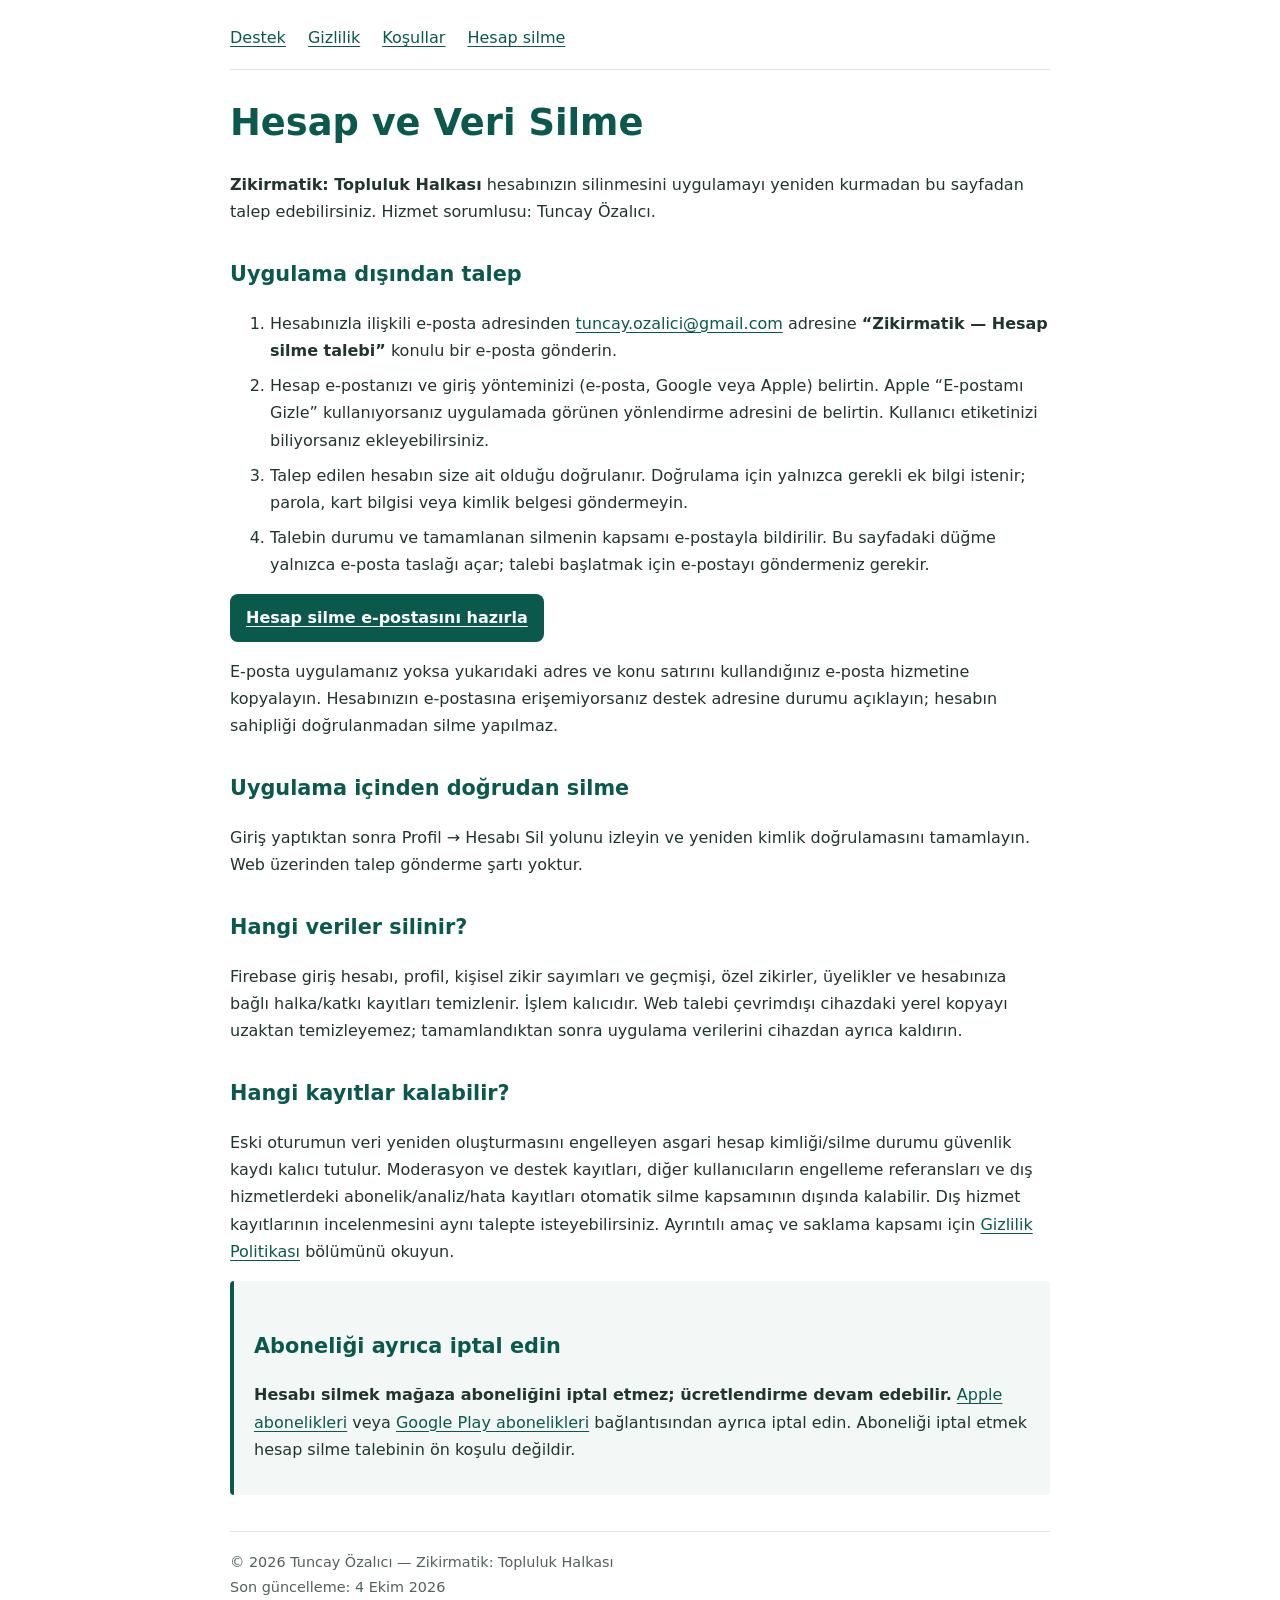
==== delete-account.html @ 258ace20 "Describe data flows, subscriptions and account deletion requests" ====
<!doctype html>
<html lang="tr">
<head>
<meta charset="utf-8">
<meta name="viewport" content="width=device-width,initial-scale=1">
<title>Hesap ve Veri Silme — Zikirmatik: Topluluk Halkası</title>
<meta name="description" content="Zikirmatik: Topluluk Halkası için hesap ve veri silme ve iletişim bilgileri.">
<link rel="stylesheet" href="style.css">
</head>
<body>
<nav aria-label="Sayfalar">
<a href="index.html">Destek</a>
<a href="privacy.html">Gizlilik</a>
<a href="terms.html">Koşullar</a>
<a href="delete-account.html">Hesap silme</a>
</nav>
<main>
<h1>Hesap ve Veri Silme</h1>
<p>
<strong>Zikirmatik: Topluluk Halkası</strong> hesabınızın silinmesini uygulamayı yeniden kurmadan bu sayfadan talep edebilirsiniz. Hizmet sorumlusu: Tuncay Özalıcı.</p>
<h2>Uygulama dışından talep</h2>
<ol>
<li>Hesabınızla ilişkili e-posta adresinden <a href="mailto:tuncay.ozalici@gmail.com">tuncay.ozalici@gmail.com</a> adresine <strong>“Zikirmatik — Hesap silme talebi”</strong> konulu bir e-posta gönderin.</li>
<li>Hesap e-postanızı ve giriş yönteminizi (e-posta, Google veya Apple) belirtin. Apple “E-postamı Gizle” kullanıyorsanız uygulamada görünen yönlendirme adresini de belirtin. Kullanıcı etiketinizi biliyorsanız ekleyebilirsiniz.</li>
<li>Talep edilen hesabın size ait olduğu doğrulanır. Doğrulama için yalnızca gerekli ek bilgi istenir; parola, kart bilgisi veya kimlik belgesi göndermeyin.</li>
<li>Talebin durumu ve tamamlanan silmenin kapsamı e-postayla bildirilir. Bu sayfadaki düğme yalnızca e-posta taslağı açar; talebi başlatmak için e-postayı göndermeniz gerekir.</li>
</ol>
<p>
<a class="button" href="mailto:tuncay.ozalici@gmail.com?subject=Zikirmatik%3A%20Topluluk%20Halkas%C4%B1%20%E2%80%94%20Hesap%20silme%20talebi&amp;body=Zikirmatik%20hesab%C4%B1m%C4%B1n%20ve%20ili%C5%9Fkili%20ki%C5%9Fisel%20verilerimin%20silinmesini%20istiyorum.%0AHesab%C4%B1mla%20ili%C5%9Fkili%20e-posta%3A%20%0AGiri%C5%9F%20y%C3%B6ntemim%20%28e-posta%20/%20Google%20/%20Apple%29%3A%20%0AVarsa%20kullan%C4%B1c%C4%B1%20etiketim%3A%20%0AD%C4%B1%C5%9F%20hizmetlerdeki%20ki%C5%9Fiye%20ba%C4%9Fl%C4%B1%20kay%C4%B1tlar%C4%B1m%20i%C3%A7in%20de%20silme%20incelemesi%20istiyorum.%0A">Hesap silme e-postasını hazırla</a>
</p>
<p>E-posta uygulamanız yoksa yukarıdaki adres ve konu satırını kullandığınız e-posta hizmetine kopyalayın. Hesabınızın e-postasına erişemiyorsanız destek adresine durumu açıklayın; hesabın sahipliği doğrulanmadan silme yapılmaz.</p>
<h2>Uygulama içinden doğrudan silme</h2>
<p>Giriş yaptıktan sonra Profil → Hesabı Sil yolunu izleyin ve yeniden kimlik doğrulamasını tamamlayın. Web üzerinden talep gönderme şartı yoktur.</p>
<h2>Hangi veriler silinir?</h2>
<p>Firebase giriş hesabı, profil, kişisel zikir sayımları ve geçmişi, özel zikirler, üyelikler ve hesabınıza bağlı halka/katkı kayıtları temizlenir. İşlem kalıcıdır. Web talebi çevrimdışı cihazdaki yerel kopyayı uzaktan temizleyemez; tamamlandıktan sonra uygulama verilerini cihazdan ayrıca kaldırın.</p>
<h2>Hangi kayıtlar kalabilir?</h2>
<p>Eski oturumun veri yeniden oluşturmasını engelleyen asgari hesap kimliği/silme durumu güvenlik kaydı kalıcı tutulur. Moderasyon ve destek kayıtları, diğer kullanıcıların engelleme referansları ve dış hizmetlerdeki abonelik/analiz/hata kayıtları otomatik silme kapsamının dışında kalabilir. Dış hizmet kayıtlarının incelenmesini aynı talepte isteyebilirsiniz. Ayrıntılı amaç ve saklama kapsamı için <a href="privacy.html">Gizlilik Politikası</a> bölümünü okuyun.</p>
<section class="notice">
<h2>Aboneliği ayrıca iptal edin</h2>
<p>
<strong>Hesabı silmek mağaza aboneliğini iptal etmez; ücretlendirme devam edebilir.</strong> <a href="https://apps.apple.com/account/subscriptions">Apple abonelikleri</a> veya <a href="https://play.google.com/store/account/subscriptions">Google Play abonelikleri</a> bağlantısından ayrıca iptal edin. Aboneliği iptal etmek hesap silme talebinin ön koşulu değildir.</p>
</section>
</main>
<footer>© 2026 Tuncay Özalıcı — Zikirmatik: Topluluk Halkası<br>Son güncelleme: 4 Ekim 2026</footer>
</body>
</html>
---- style.css ----
body{font-family:system-ui,-apple-system,sans-serif;max-width:820px;margin:auto;padding:24px 20px 48px;line-height:1.7;color:#21342e;background:#fff}h1,h2,a{color:#0b594d}h1{font-size:clamp(1.65rem,5vw,2.3rem);line-height:1.25}h2{font-size:1.3rem;margin-top:2rem}a{overflow-wrap:anywhere;text-underline-offset:3px}nav{display:flex;flex-wrap:wrap;gap:10px 22px;border-bottom:1px solid #dde6e2;padding-bottom:18px;margin-bottom:30px}.notice{border-left:4px solid #0b594d;background:#f3f7f6;padding:16px 20px;border-radius:4px}li{margin-bottom:8px}footer{border-top:1px solid #dde6e2;margin-top:36px;padding-top:18px;color:#52625c;font-size:.9rem}.button{display:inline-block;border-radius:8px;padding:10px 16px;background:#0b594d;color:white;font-weight:600}:focus-visible{outline:3px solid #c98b00;outline-offset:4px}
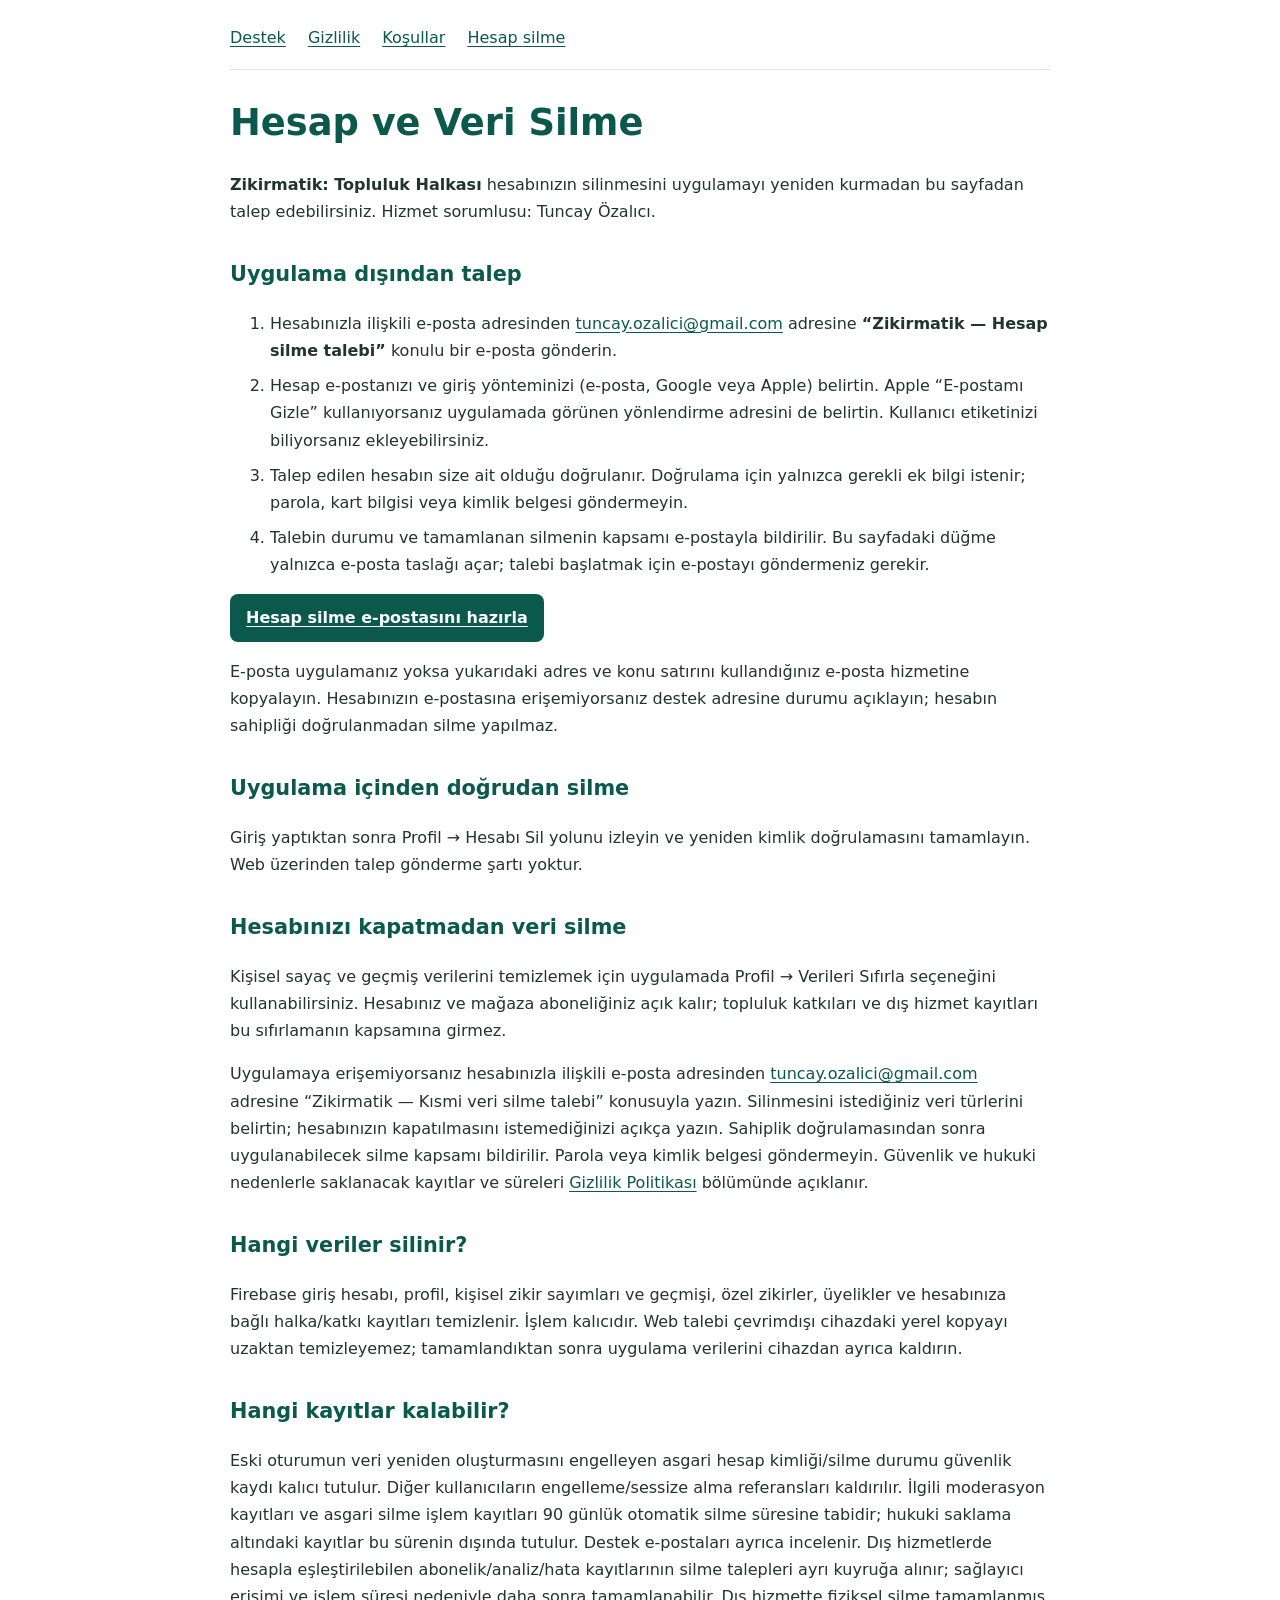
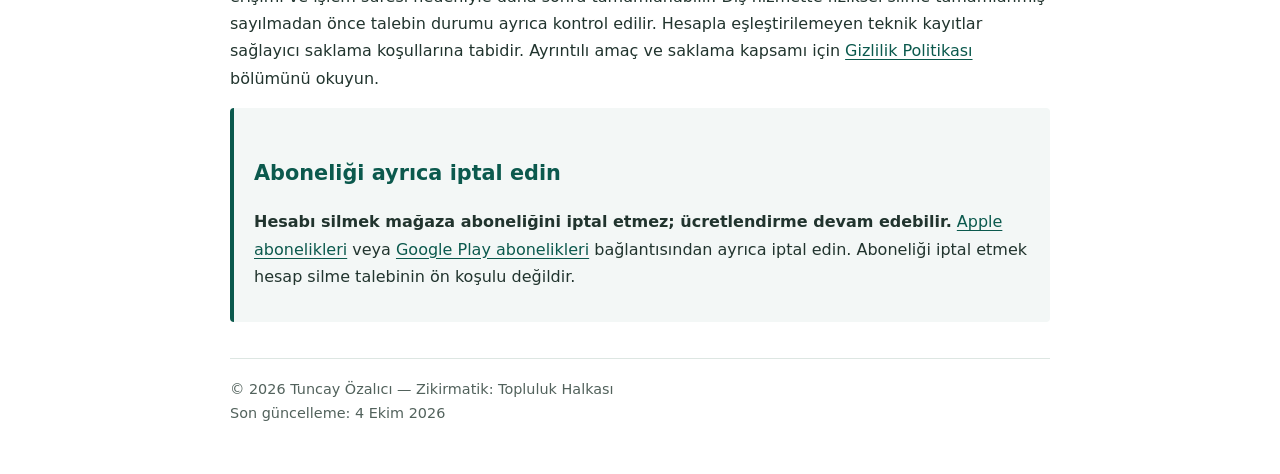
==== commit 671809da: "Document partial deletion and provider request retention" ====
--- a/delete-account.html
+++ b/delete-account.html
@@ -31,10 +31,15 @@
 <p>E-posta uygulamanız yoksa yukarıdaki adres ve konu satırını kullandığınız e-posta hizmetine kopyalayın. Hesabınızın e-postasına erişemiyorsanız destek adresine durumu açıklayın; hesabın sahipliği doğrulanmadan silme yapılmaz.</p>
 <h2>Uygulama içinden doğrudan silme</h2>
 <p>Giriş yaptıktan sonra Profil → Hesabı Sil yolunu izleyin ve yeniden kimlik doğrulamasını tamamlayın. Web üzerinden talep gönderme şartı yoktur.</p>
+<section id="data-deletion">
+<h2>Hesabınızı kapatmadan veri silme</h2>
+<p>Kişisel sayaç ve geçmiş verilerini temizlemek için uygulamada Profil → Verileri Sıfırla seçeneğini kullanabilirsiniz. Hesabınız ve mağaza aboneliğiniz açık kalır; topluluk katkıları ve dış hizmet kayıtları bu sıfırlamanın kapsamına girmez.</p>
+<p>Uygulamaya erişemiyorsanız hesabınızla ilişkili e-posta adresinden <a href="mailto:tuncay.ozalici@gmail.com?subject=Zikirmatik%20%E2%80%94%20K%C4%B1smi%20veri%20silme%20talebi">tuncay.ozalici@gmail.com</a> adresine “Zikirmatik — Kısmi veri silme talebi” konusuyla yazın. Silinmesini istediğiniz veri türlerini belirtin; hesabınızın kapatılmasını istemediğinizi açıkça yazın. Sahiplik doğrulamasından sonra uygulanabilecek silme kapsamı bildirilir. Parola veya kimlik belgesi göndermeyin. Güvenlik ve hukuki nedenlerle saklanacak kayıtlar ve süreleri <a href="privacy.html">Gizlilik Politikası</a> bölümünde açıklanır.</p>
+</section>
 <h2>Hangi veriler silinir?</h2>
 <p>Firebase giriş hesabı, profil, kişisel zikir sayımları ve geçmişi, özel zikirler, üyelikler ve hesabınıza bağlı halka/katkı kayıtları temizlenir. İşlem kalıcıdır. Web talebi çevrimdışı cihazdaki yerel kopyayı uzaktan temizleyemez; tamamlandıktan sonra uygulama verilerini cihazdan ayrıca kaldırın.</p>
 <h2>Hangi kayıtlar kalabilir?</h2>
-<p>Eski oturumun veri yeniden oluşturmasını engelleyen asgari hesap kimliği/silme durumu güvenlik kaydı kalıcı tutulur. Moderasyon ve destek kayıtları, diğer kullanıcıların engelleme referansları ve dış hizmetlerdeki abonelik/analiz/hata kayıtları otomatik silme kapsamının dışında kalabilir. Dış hizmet kayıtlarının incelenmesini aynı talepte isteyebilirsiniz. Ayrıntılı amaç ve saklama kapsamı için <a href="privacy.html">Gizlilik Politikası</a> bölümünü okuyun.</p>
+<p>Eski oturumun veri yeniden oluşturmasını engelleyen asgari hesap kimliği/silme durumu güvenlik kaydı kalıcı tutulur. Diğer kullanıcıların engelleme/sessize alma referansları kaldırılır. İlgili moderasyon kayıtları ve asgari silme işlem kayıtları 90 günlük otomatik silme süresine tabidir; hukuki saklama altındaki kayıtlar bu sürenin dışında tutulur. Destek e-postaları ayrıca incelenir. Dış hizmetlerde hesapla eşleştirilebilen abonelik/analiz/hata kayıtlarının silme talepleri ayrı kuyruğa alınır; sağlayıcı erişimi ve işlem süresi nedeniyle daha sonra tamamlanabilir. Dış hizmette fiziksel silme tamamlanmış sayılmadan önce talebin durumu ayrıca kontrol edilir. Hesapla eşleştirilemeyen teknik kayıtlar sağlayıcı saklama koşullarına tabidir. Ayrıntılı amaç ve saklama kapsamı için <a href="privacy.html">Gizlilik Politikası</a> bölümünü okuyun.</p>
 <section class="notice">
 <h2>Aboneliği ayrıca iptal edin</h2>
 <p>
